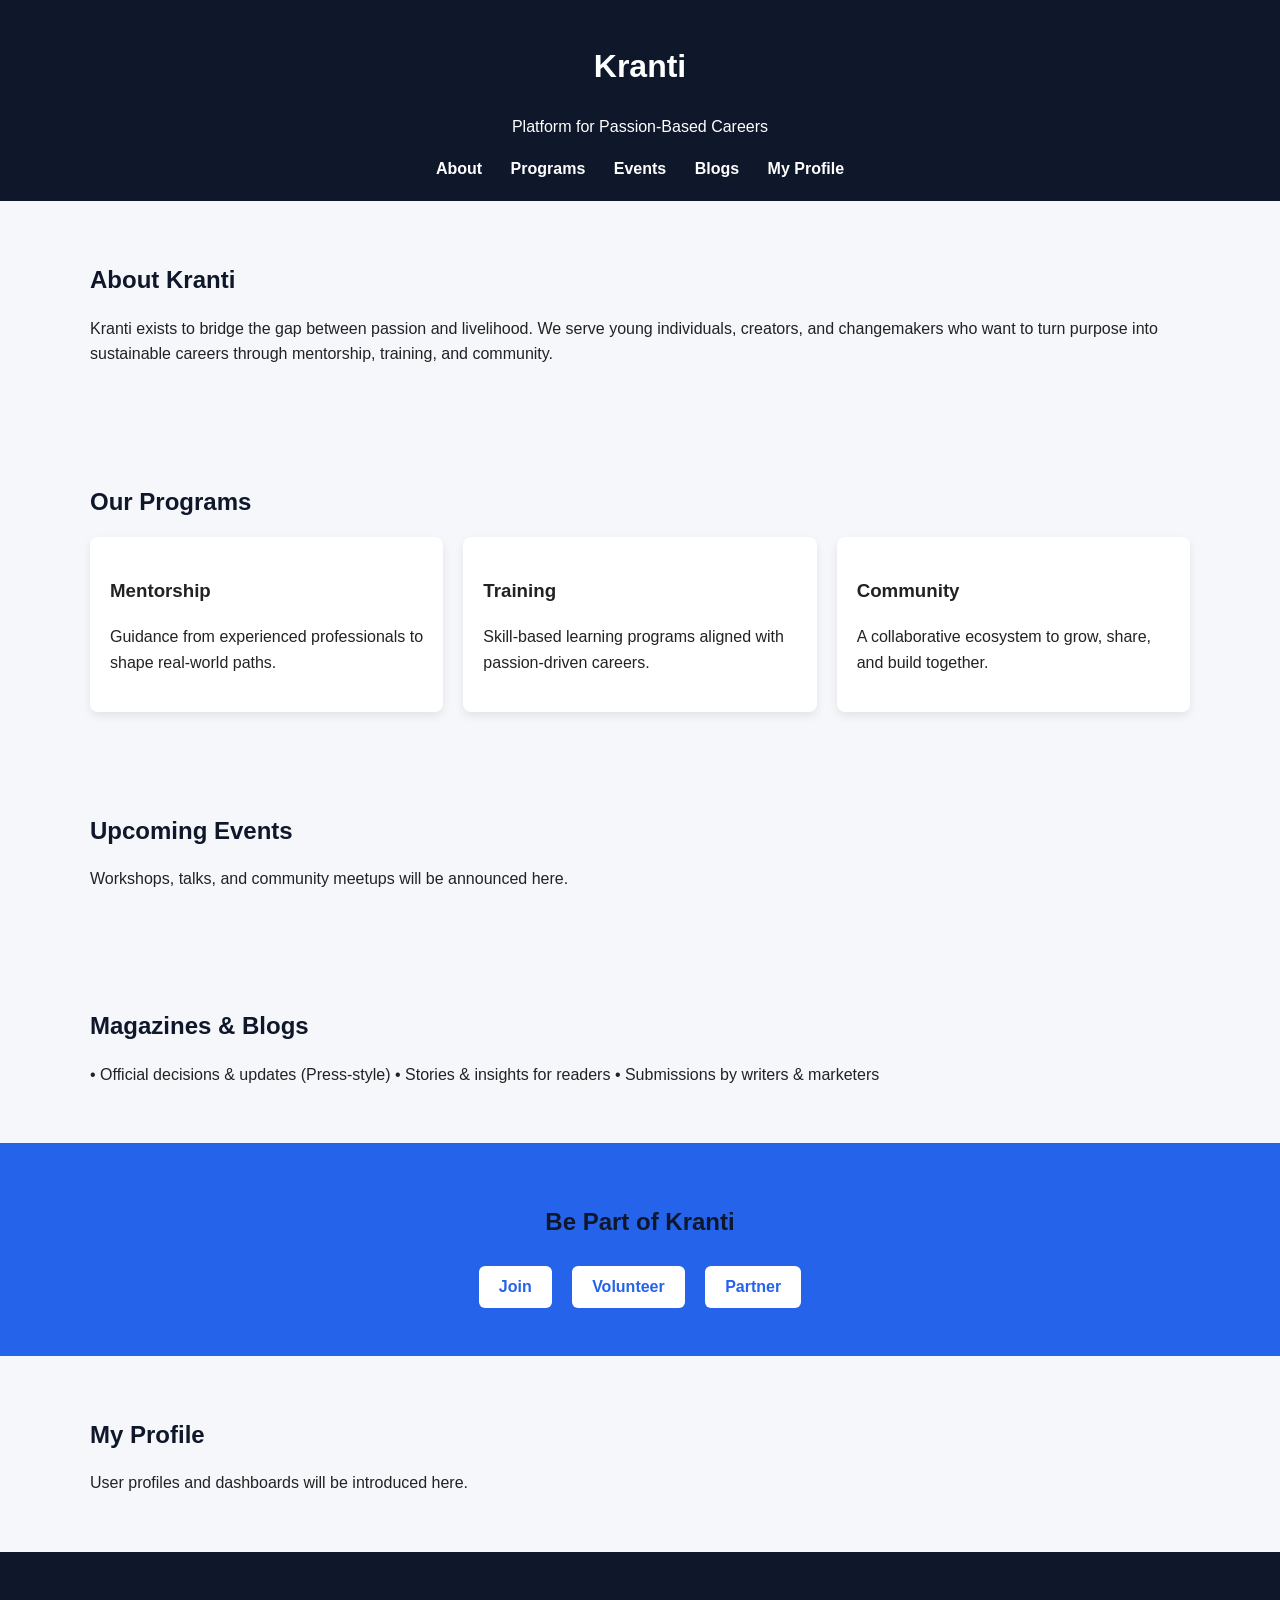
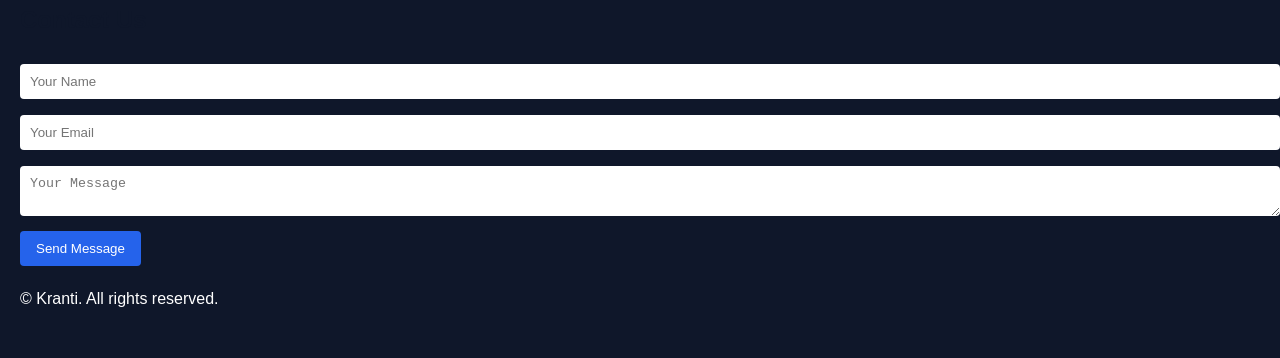
==== index.html @ 60a9dcbe "Initial website structure This HTML file serves as the main structure for the Kranti platform, detai" ====
<!DOCTYPE html>
<html lang="en">
<head>
  <meta charset="UTF-8" />
  <meta name="viewport" content="width=device-width, initial-scale=1.0"/>
  <title>Kranti | Platform for Passion-Based Careers</title>
  <style>
    body {
      margin: 0;
      font-family: Arial, Helvetica, sans-serif;
      background: #f5f7fa;
      color: #222;
      line-height: 1.6;
    }
    header {
      background: #0f172a;
      color: #fff;
      padding: 20px;
      text-align: center;
    }
    nav a {
      color: #fff;
      margin: 0 12px;
      text-decoration: none;
      font-weight: 600;
    }
    section {
      padding: 40px 20px;
      max-width: 1100px;
      margin: auto;
    }
    h2 {
      margin-bottom: 16px;
      color: #0f172a;
    }
    .cards {
      display: grid;
      grid-template-columns: repeat(auto-fit, minmax(250px, 1fr));
      gap: 20px;
    }
    .card {
      background: #fff;
      padding: 20px;
      border-radius: 8px;
      box-shadow: 0 4px 10px rgba(0,0,0,0.08);
    }
    .cta {
      background: #2563eb;
      color: #fff;
      text-align: center;
      padding: 40px 20px;
    }
    .cta button {
      background: #fff;
      color: #2563eb;
      border: none;
      padding: 12px 20px;
      font-size: 16px;
      font-weight: bold;
      border-radius: 6px;
      cursor: pointer;
      margin: 8px;
    }
    footer {
      background: #0f172a;
      color: #fff;
      padding: 30px 20px;
    }
    footer input, footer textarea {
      width: 100%;
      padding: 10px;
      margin: 8px 0;
      border-radius: 4px;
      border: none;
    }
    footer button {
      background: #2563eb;
      color: #fff;
      border: none;
      padding: 10px 16px;
      border-radius: 4px;
      cursor: pointer;
    }
  </style>
</head>
<body>

<header>
  <h1>Kranti</h1>
  <p>Platform for Passion-Based Careers</p>
  <nav>
    <a href="#about">About</a>
    <a href="#programs">Programs</a>
    <a href="#events">Events</a>
    <a href="#blogs">Blogs</a>
    <a href="#profile">My Profile</a>
  </nav>
</header>

<section id="about">
  <h2>About Kranti</h2>
  <p>
    Kranti exists to bridge the gap between passion and livelihood.  
    We serve young individuals, creators, and changemakers who want to turn
    purpose into sustainable careers through mentorship, training, and community.
  </p>
</section>

<section id="programs">
  <h2>Our Programs</h2>
  <div class="cards">
    <div class="card">
      <h3>Mentorship</h3>
      <p>Guidance from experienced professionals to shape real-world paths.</p>
    </div>
    <div class="card">
      <h3>Training</h3>
      <p>Skill-based learning programs aligned with passion-driven careers.</p>
    </div>
    <div class="card">
      <h3>Community</h3>
      <p>A collaborative ecosystem to grow, share, and build together.</p>
    </div>
  </div>
</section>

<section id="events">
  <h2>Upcoming Events</h2>
  <p>Workshops, talks, and community meetups will be announced here.</p>
</section>

<section id="blogs">
  <h2>Magazines & Blogs</h2>
  <p>
    • Official decisions & updates (Press-style)  
    • Stories & insights for readers  
    • Submissions by writers & marketers
  </p>
</section>

<div class="cta">
  <h2>Be Part of Kranti</h2>
  <button>Join</button>
  <button>Volunteer</button>
  <button>Partner</button>
</div>

<section id="profile">
  <h2>My Profile</h2>
  <p>User profiles and dashboards will be introduced here.</p>
</section>

<footer>
  <h2>Contact Us</h2>
  <input type="text" placeholder="Your Name">
  <input type="email" placeholder="Your Email">
  <textarea placeholder="Your Message"></textarea>
  <button>Send Message</button>
  <p style="margin-top:20px;">© Kranti. All rights reserved.</p>
</footer>

</body>
</html>
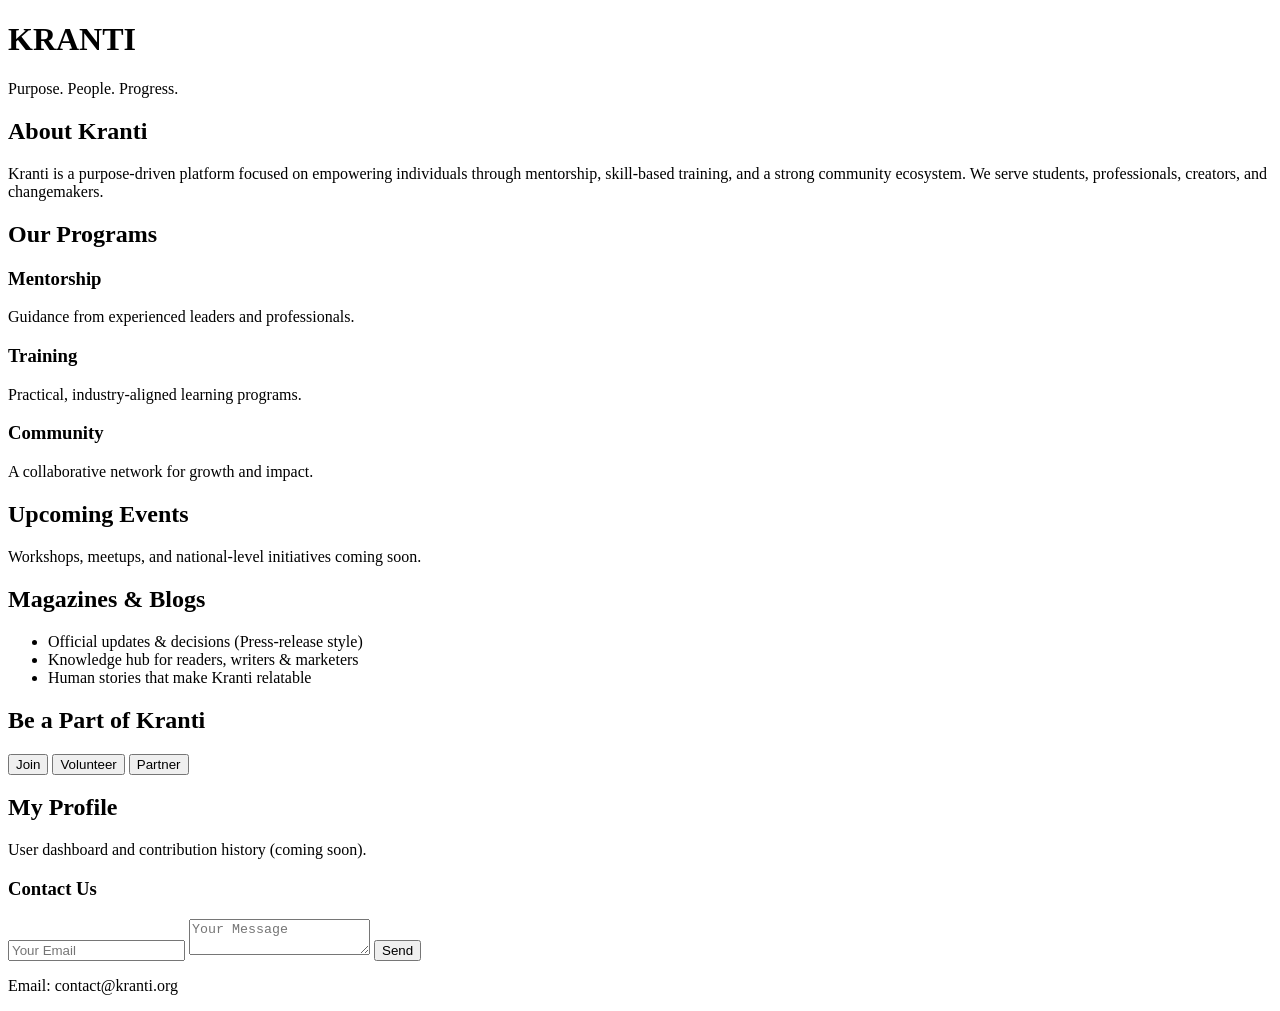
==== commit 848fedcf: "Index.html" ====
--- a/index.html
+++ b/index.html
@@ -3,160 +3,77 @@
 <head>
   <meta charset="UTF-8" />
   <meta name="viewport" content="width=device-width, initial-scale=1.0"/>
-  <title>Kranti | Platform for Passion-Based Careers</title>
-  <style>
-    body {
-      margin: 0;
-      font-family: Arial, Helvetica, sans-serif;
-      background: #f5f7fa;
-      color: #222;
-      line-height: 1.6;
-    }
-    header {
-      background: #0f172a;
-      color: #fff;
-      padding: 20px;
-      text-align: center;
-    }
-    nav a {
-      color: #fff;
-      margin: 0 12px;
-      text-decoration: none;
-      font-weight: 600;
-    }
-    section {
-      padding: 40px 20px;
-      max-width: 1100px;
-      margin: auto;
-    }
-    h2 {
-      margin-bottom: 16px;
-      color: #0f172a;
-    }
-    .cards {
-      display: grid;
-      grid-template-columns: repeat(auto-fit, minmax(250px, 1fr));
-      gap: 20px;
-    }
-    .card {
-      background: #fff;
-      padding: 20px;
-      border-radius: 8px;
-      box-shadow: 0 4px 10px rgba(0,0,0,0.08);
-    }
-    .cta {
-      background: #2563eb;
-      color: #fff;
-      text-align: center;
-      padding: 40px 20px;
-    }
-    .cta button {
-      background: #fff;
-      color: #2563eb;
-      border: none;
-      padding: 12px 20px;
-      font-size: 16px;
-      font-weight: bold;
-      border-radius: 6px;
-      cursor: pointer;
-      margin: 8px;
-    }
-    footer {
-      background: #0f172a;
-      color: #fff;
-      padding: 30px 20px;
-    }
-    footer input, footer textarea {
-      width: 100%;
-      padding: 10px;
-      margin: 8px 0;
-      border-radius: 4px;
-      border: none;
-    }
-    footer button {
-      background: #2563eb;
-      color: #fff;
-      border: none;
-      padding: 10px 16px;
-      border-radius: 4px;
-      cursor: pointer;
-    }
-  </style>
+  <title>Kranti</title>
+  <link rel="stylesheet" href="style.css"/>
 </head>
 <body>
 
-<header>
-  <h1>Kranti</h1>
-  <p>Platform for Passion-Based Careers</p>
-  <nav>
-    <a href="#about">About</a>
-    <a href="#programs">Programs</a>
-    <a href="#events">Events</a>
-    <a href="#blogs">Blogs</a>
-    <a href="#profile">My Profile</a>
-  </nav>
+<header class="header">
+  <h1>KRANTI</h1>
+  <p>Purpose. People. Progress.</p>
 </header>
 
-<section id="about">
+<section class="section">
   <h2>About Kranti</h2>
   <p>
-    Kranti exists to bridge the gap between passion and livelihood.  
-    We serve young individuals, creators, and changemakers who want to turn
-    purpose into sustainable careers through mentorship, training, and community.
+    Kranti is a purpose-driven platform focused on empowering individuals
+    through mentorship, skill-based training, and a strong community ecosystem.
+    We serve students, professionals, creators, and changemakers.
   </p>
 </section>
 
-<section id="programs">
+<section class="section">
   <h2>Our Programs</h2>
   <div class="cards">
     <div class="card">
       <h3>Mentorship</h3>
-      <p>Guidance from experienced professionals to shape real-world paths.</p>
+      <p>Guidance from experienced leaders and professionals.</p>
     </div>
     <div class="card">
       <h3>Training</h3>
-      <p>Skill-based learning programs aligned with passion-driven careers.</p>
+      <p>Practical, industry-aligned learning programs.</p>
     </div>
     <div class="card">
       <h3>Community</h3>
-      <p>A collaborative ecosystem to grow, share, and build together.</p>
+      <p>A collaborative network for growth and impact.</p>
     </div>
   </div>
 </section>
 
-<section id="events">
+<section class="section">
   <h2>Upcoming Events</h2>
-  <p>Workshops, talks, and community meetups will be announced here.</p>
+  <p>Workshops, meetups, and national-level initiatives coming soon.</p>
 </section>
 
-<section id="blogs">
+<section class="section">
   <h2>Magazines & Blogs</h2>
-  <p>
-    • Official decisions & updates (Press-style)  
-    • Stories & insights for readers  
-    • Submissions by writers & marketers
-  </p>
+  <ul>
+    <li>Official updates & decisions (Press-release style)</li>
+    <li>Knowledge hub for readers, writers & marketers</li>
+    <li>Human stories that make Kranti relatable</li>
+  </ul>
 </section>
 
-<div class="cta">
-  <h2>Be Part of Kranti</h2>
+<section class="cta">
+  <h2>Be a Part of Kranti</h2>
   <button>Join</button>
   <button>Volunteer</button>
   <button>Partner</button>
-</div>
-
-<section id="profile">
-  <h2>My Profile</h2>
-  <p>User profiles and dashboards will be introduced here.</p>
 </section>
 
-<footer>
-  <h2>Contact Us</h2>
-  <input type="text" placeholder="Your Name">
-  <input type="email" placeholder="Your Email">
-  <textarea placeholder="Your Message"></textarea>
-  <button>Send Message</button>
-  <p style="margin-top:20px;">© Kranti. All rights reserved.</p>
+<section class="section">
+  <h2>My Profile</h2>
+  <p>User dashboard and contribution history (coming soon).</p>
+</section>
+
+<footer class="footer">
+  <h3>Contact Us</h3>
+  <form>
+    <input type="email" placeholder="Your Email" required />
+    <textarea placeholder="Your Message"></textarea>
+    <button type="submit">Send</button>
+  </form>
+  <p>Email: contact@kranti.org</p>
 </footer>
 
 </body>
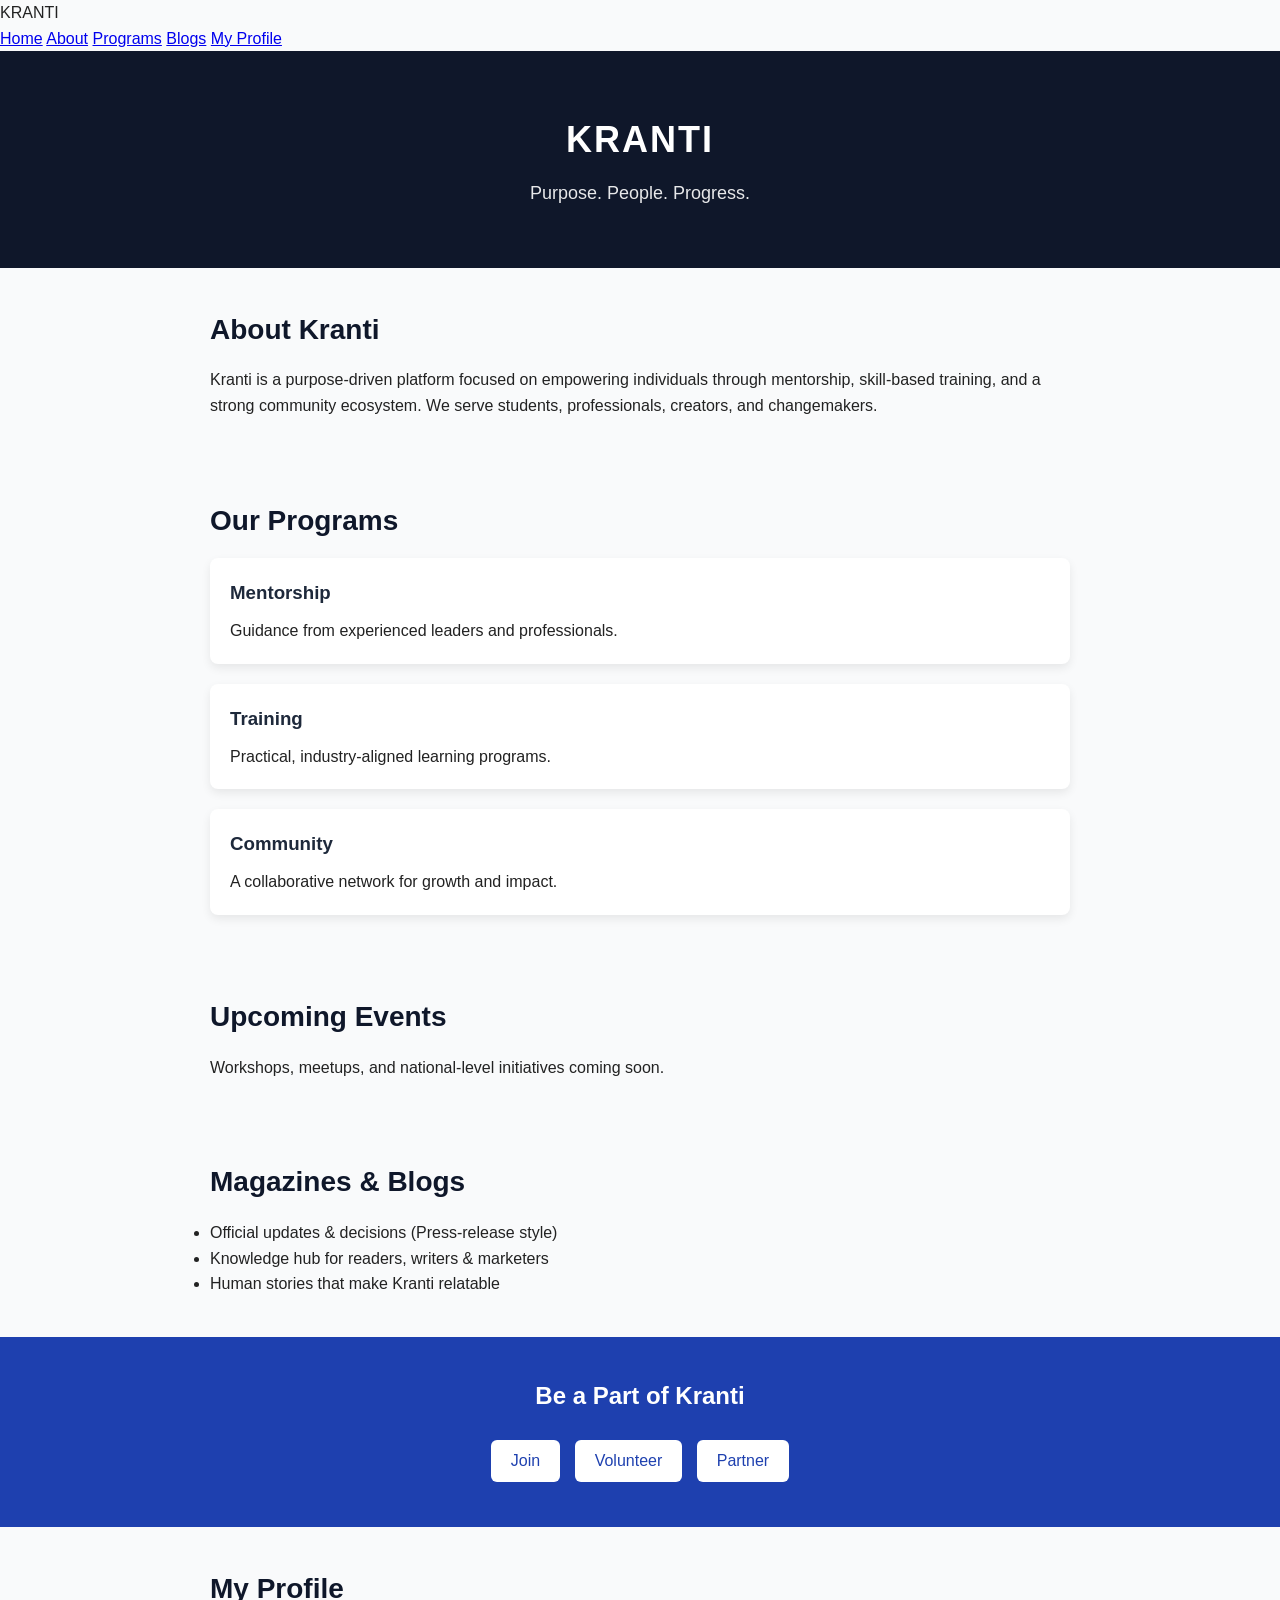
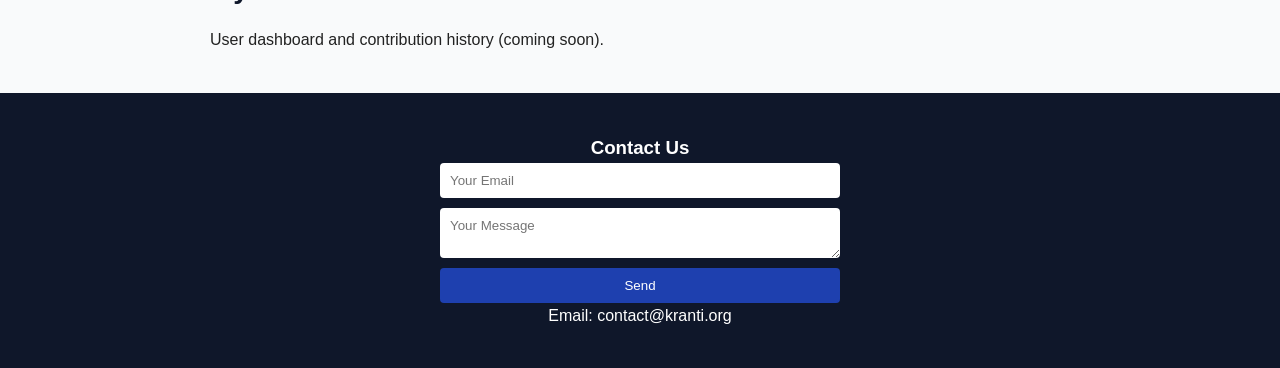
==== commit a5ba951f: "Add navigation bar to index.html" ====
--- a/index.html
+++ b/index.html
@@ -1,3 +1,15 @@
+<nav class="navbar">
+  <div class="nav-container">
+    <div class="logo">KRANTI</div>
+    <div class="nav-links">
+      <a href="index.html">Home</a>
+      <a href="about.html">About</a>
+      <a href="programs.html">Programs</a>
+      <a href="blogs.html">Blogs</a>
+      <a href="profile.html">My Profile</a>
+    </div>
+  </div>
+</nav>
 <!DOCTYPE html>
 <html lang="en">
 <head>
--- a/style.css
+++ b/style.css
@@ -0,0 +1,116 @@
+* {
+  margin: 0;
+  padding: 0;
+  box-sizing: border-box;
+  font-family: Arial, Helvetica, sans-serif;
+}
+
+body {
+  line-height: 1.6;
+  background: #f9fafb;
+  color: #222;
+}
+
+/* Header */
+.header {
+  background: #0f172a;
+  color: #ffffff;
+  padding: 60px 20px;
+  text-align: center;
+}
+
+.header h1 {
+  font-size: 36px;
+  letter-spacing: 2px;
+}
+
+.header p {
+  margin-top: 10px;
+  font-size: 18px;
+  opacity: 0.9;
+}
+
+/* Sections */
+.section {
+  padding: 40px 20px;
+  max-width: 900px;
+  margin: auto;
+}
+
+.section h2 {
+  font-size: 28px;
+  margin-bottom: 15px;
+  color: #0f172a;
+}
+
+/* Cards */
+.cards {
+  display: grid;
+  grid-template-columns: 1fr;
+  gap: 20px;
+}
+
+.card {
+  background: #ffffff;
+  padding: 20px;
+  border-radius: 8px;
+  box-shadow: 0 4px 10px rgba(0,0,0,0.08);
+}
+
+.card h3 {
+  margin-bottom: 10px;
+  color: #1e293b;
+}
+
+/* CTA */
+.cta {
+  background: #1e40af;
+  color: #ffffff;
+  text-align: center;
+  padding: 40px 20px;
+}
+
+.cta h2 {
+  margin-bottom: 20px;
+}
+
+.cta button {
+  background: #ffffff;
+  color: #1e40af;
+  border: none;
+  padding: 12px 20px;
+  margin: 5px;
+  border-radius: 6px;
+  font-size: 16px;
+}
+
+/* Footer */
+.footer {
+  background: #0f172a;
+  color: #ffffff;
+  padding: 40px 20px;
+  text-align: center;
+}
+
+.footer form {
+  max-width: 400px;
+  margin: auto;
+}
+
+.footer input,
+.footer textarea {
+  width: 100%;
+  padding: 10px;
+  margin-bottom: 10px;
+  border-radius: 4px;
+  border: none;
+}
+
+.footer button {
+  width: 100%;
+  padding: 10px;
+  background: #1e40af;
+  color: white;
+  border: none;
+  border-radius: 4px;
+}
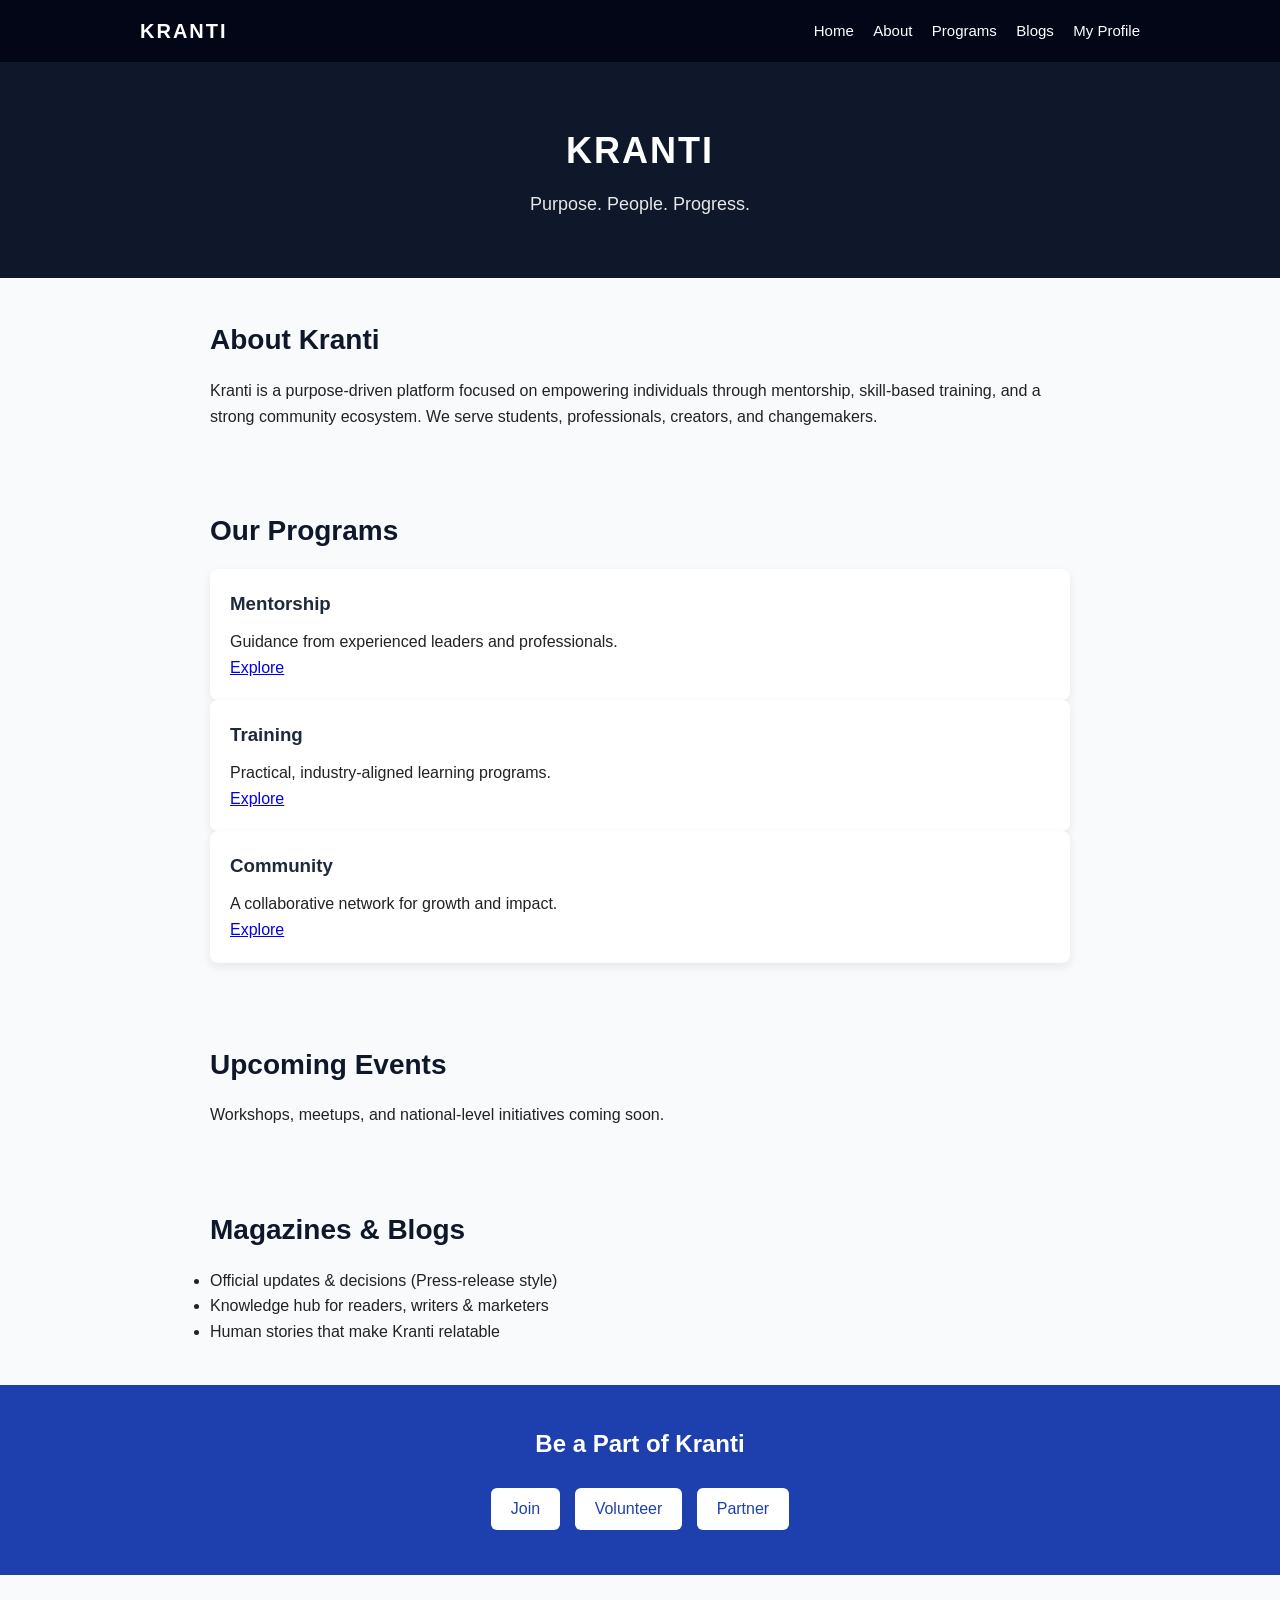
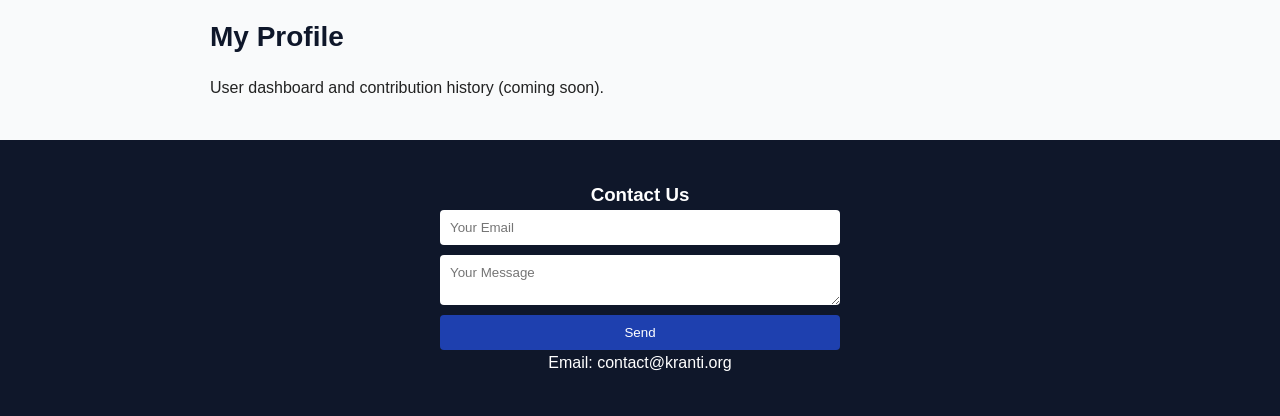
==== commit 935e1dee: "Add program cards and upcoming events section" ====
--- a/index.html
+++ b/index.html
@@ -36,22 +36,28 @@
 
 <section class="section">
   <h2>Our Programs</h2>
-  <div class="cards">
+
+  <div class="card-grid">
     <div class="card">
       <h3>Mentorship</h3>
       <p>Guidance from experienced leaders and professionals.</p>
+      <a href="programs.html">Explore</a>
     </div>
+
     <div class="card">
       <h3>Training</h3>
       <p>Practical, industry-aligned learning programs.</p>
+      <a href="programs.html">Explore</a>
     </div>
+
     <div class="card">
       <h3>Community</h3>
       <p>A collaborative network for growth and impact.</p>
+      <a href="programs.html">Explore</a>
     </div>
   </div>
 </section>
-
+  
 <section class="section">
   <h2>Upcoming Events</h2>
   <p>Workshops, meetups, and national-level initiatives coming soon.</p>
--- a/style.css
+++ b/style.css
@@ -1,3 +1,34 @@
+/* Navbar */
+.navbar {
+  background: #020617;
+  padding: 15px 20px;
+}
+
+.nav-container {
+  max-width: 1000px;
+  margin: auto;
+  display: flex;
+  justify-content: space-between;
+  align-items: center;
+}
+
+.logo {
+  color: white;
+  font-weight: bold;
+  font-size: 20px;
+  letter-spacing: 2px;
+}
+
+.nav-links a {
+  color: white;
+  margin-left: 15px;
+  text-decoration: none;
+  font-size: 15px;
+}
+
+.nav-links a:hover {
+  text-decoration: underline;
+}
 * {
   margin: 0;
   padding: 0;
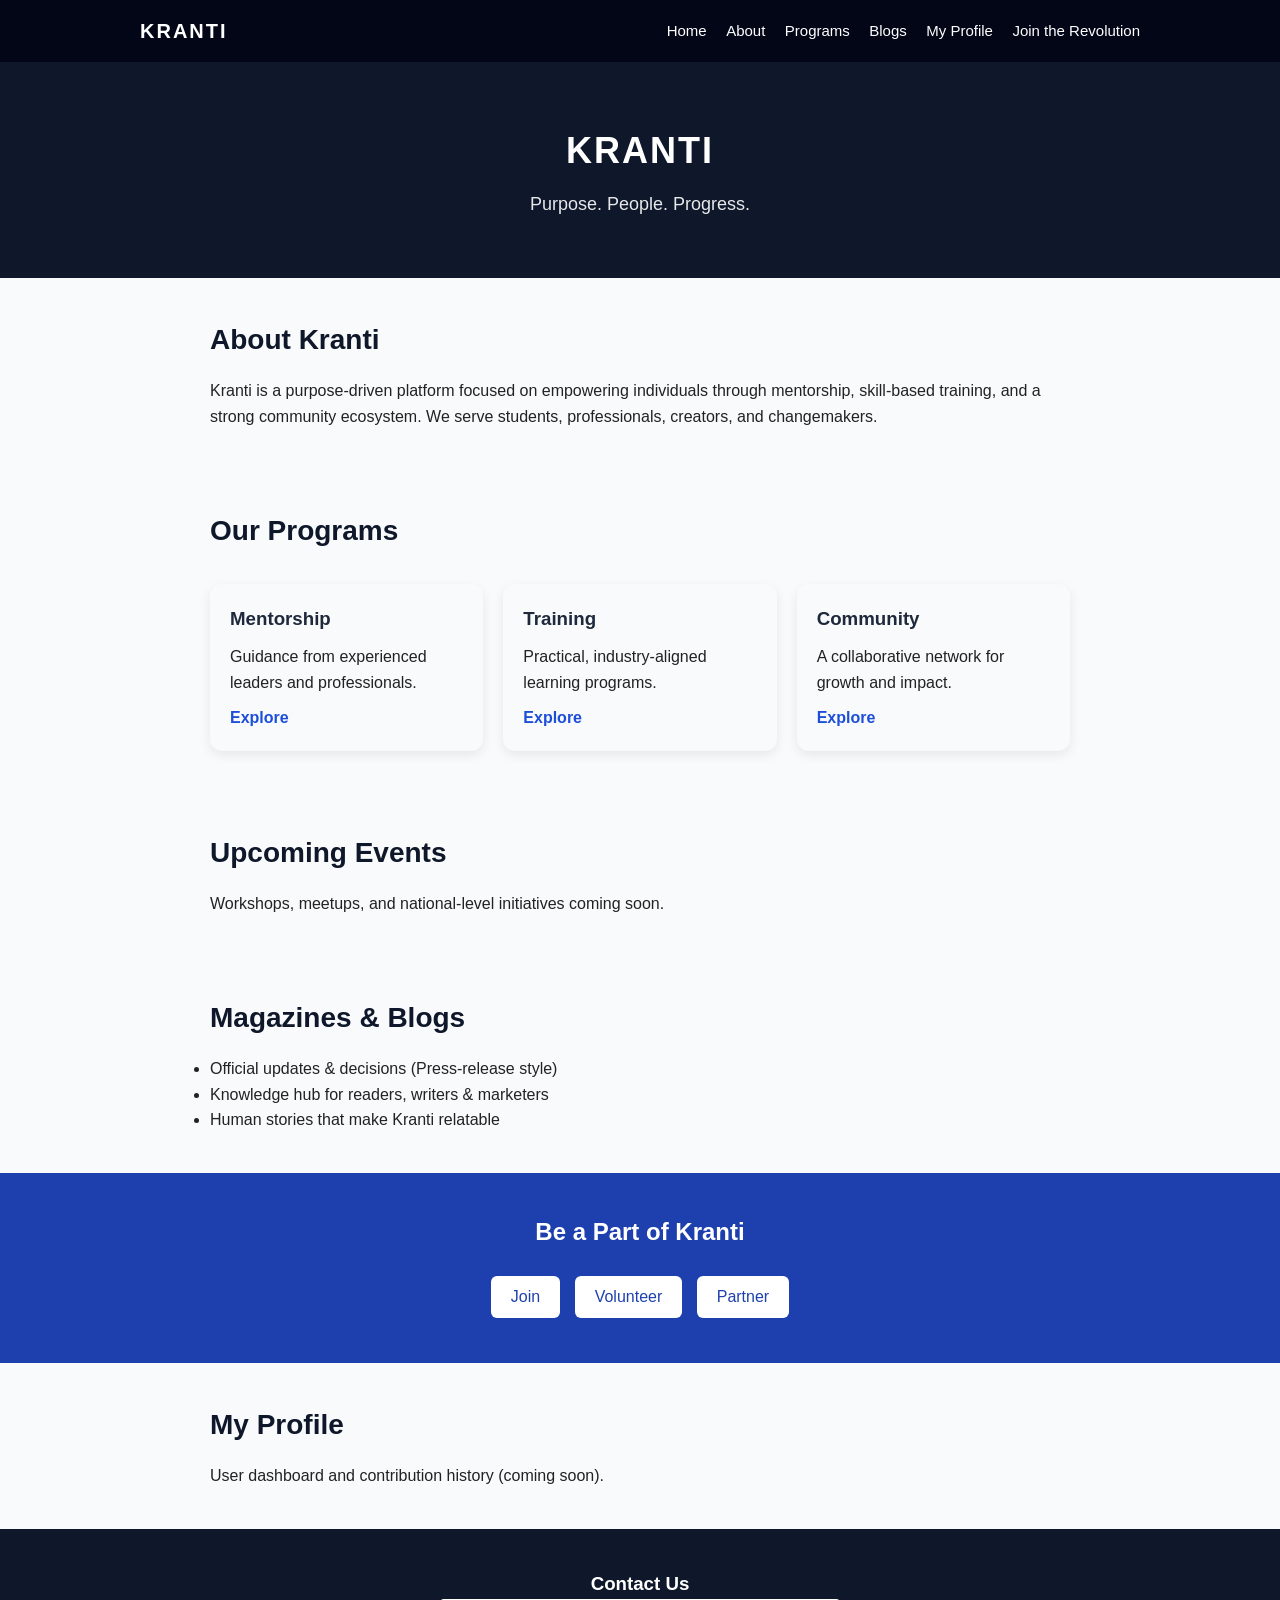
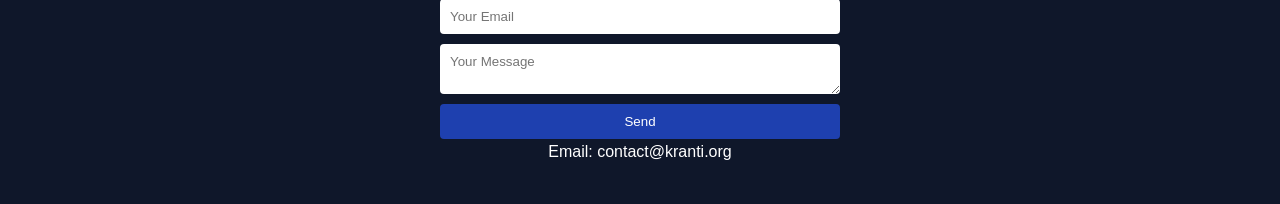
==== commit 4f9c116f: "Add 'Join the Revolution' link to navigation" ====
--- a/index.html
+++ b/index.html
@@ -7,6 +7,7 @@
       <a href="programs.html">Programs</a>
       <a href="blogs.html">Blogs</a>
       <a href="profile.html">My Profile</a>
+      <a href="join.html">Join the Revolution</a>
     </div>
   </div>
 </nav>
--- a/style.css
+++ b/style.css
@@ -145,3 +145,29 @@
   border: none;
   border-radius: 4px;
 }
+/* Program Cards */
+.card-grid {
+  display: grid;
+  grid-template-columns: repeat(auto-fit, minmax(250px, 1fr));
+  gap: 20px;
+  margin-top: 30px;
+}
+
+.card {
+  background: #f8fafc;
+  padding: 20px;
+  border-radius: 12px;
+  box-shadow: 0 4px 12px rgba(0,0,0,0.08);
+}
+
+.card h3 {
+  margin-top: 0;
+}
+
+.card a {
+  display: inline-block;
+  margin-top: 10px;
+  color: #1d4ed8;
+  text-decoration: none;
+  font-weight: bold;
+}
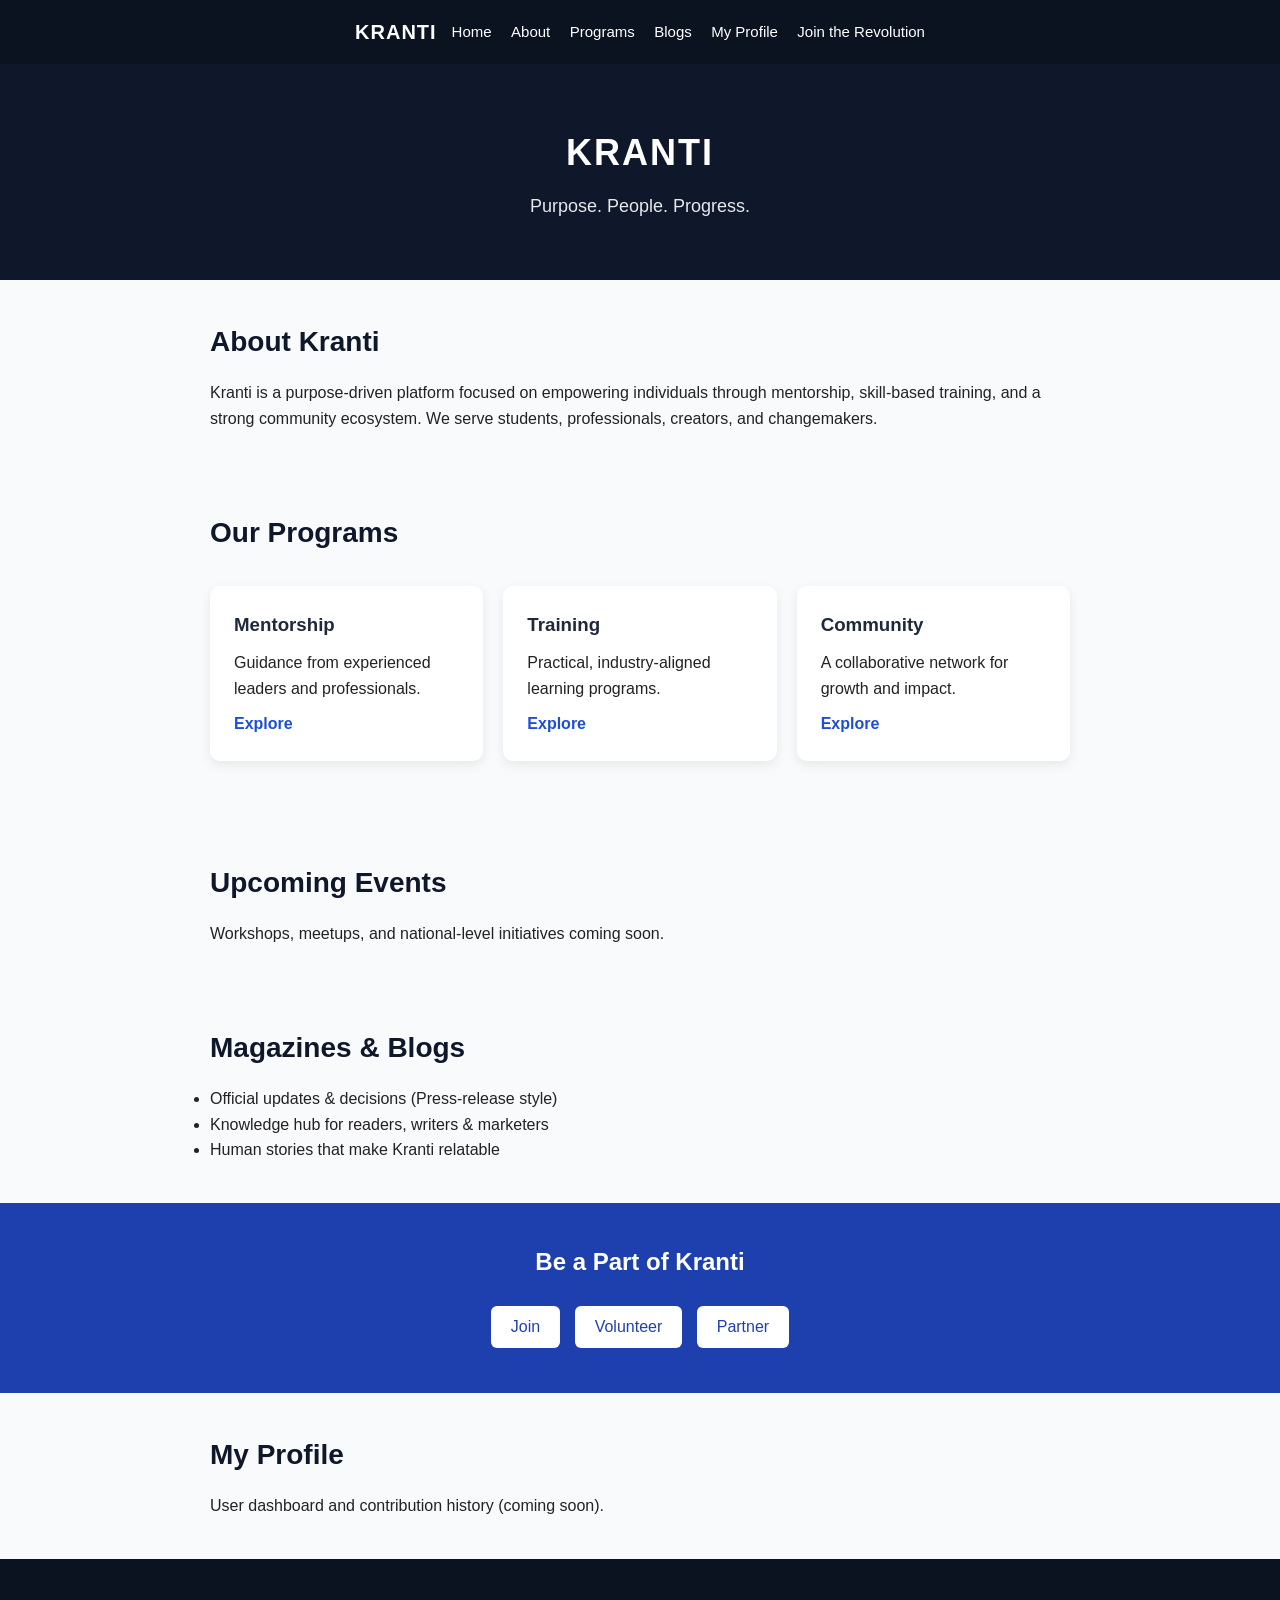
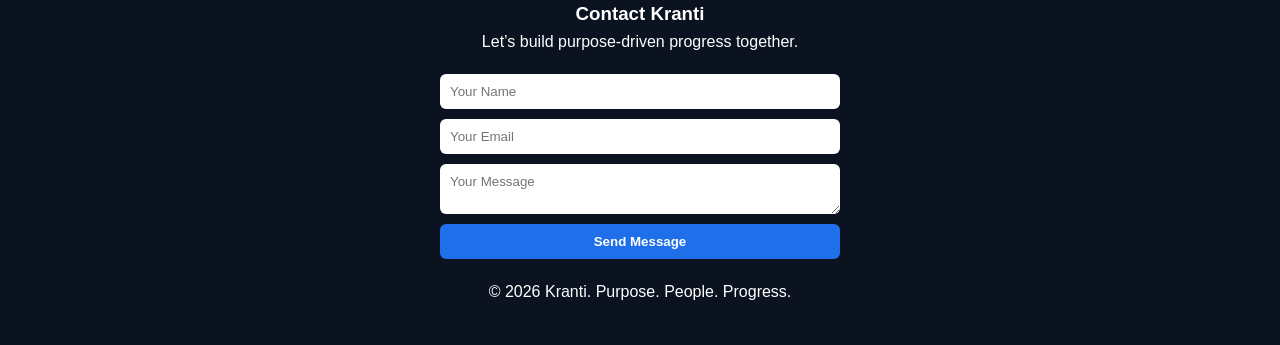
==== commit d2113dd3: "Update contact section in index.html" ====
--- a/index.html
+++ b/index.html
@@ -86,14 +86,17 @@
 </section>
 
 <footer class="footer">
-  <h3>Contact Us</h3>
+  <h3>Contact Kranti</h3>
+  <p>Let’s build purpose-driven progress together.</p>
+
   <form>
+    <input type="text" placeholder="Your Name" required />
     <input type="email" placeholder="Your Email" required />
     <textarea placeholder="Your Message"></textarea>
-    <button type="submit">Send</button>
+    <button type="submit">Send Message</button>
   </form>
-  <p>Email: contact@kranti.org</p>
+
+  <p style="margin-top:20px;">
+    © 2026 Kranti. Purpose. People. Progress.
+  </p>
 </footer>
-
-</body>
-</html>
--- a/style.css
+++ b/style.css
@@ -171,3 +171,94 @@
   text-decoration: none;
   font-weight: bold;
 }
+/* --- NAVBAR --- */
+.navbar {
+  background: #0b1220;
+  color: #ffffff;
+  padding: 16px 20px;
+  display: flex;
+  justify-content: space-between;
+  align-items: center;
+}
+
+.navbar .logo {
+  font-size: 20px;
+  font-weight: bold;
+  letter-spacing: 1px;
+}
+
+.navbar nav a {
+  color: #ffffff;
+  margin-left: 14px;
+  text-decoration: none;
+  font-size: 14px;
+}
+
+.navbar nav a:hover {
+  text-decoration: underline;
+}
+
+/* --- HERO --- */
+.page-hero {
+  background: linear-gradient(135deg, #0b1220, #121c36);
+  color: #ffffff;
+  padding: 60px 20px;
+  text-align: center;
+}
+
+.page-hero h1 {
+  font-size: 32px;
+  margin-bottom: 10px;
+}
+
+.page-hero p {
+  font-size: 16px;
+  opacity: 0.9;
+}
+
+/* --- CONTENT --- */
+.content-section {
+  padding: 40px 20px;
+  max-width: 900px;
+  margin: auto;
+}
+
+.card {
+  background: #ffffff;
+  border-radius: 10px;
+  padding: 24px;
+  margin-bottom: 20px;
+  box-shadow: 0 4px 12px rgba(0,0,0,0.08);
+}
+
+/* --- FOOTER --- */
+.footer {
+  background: #0b1220;
+  color: #ffffff;
+  padding: 40px 20px;
+  text-align: center;
+}
+
+.footer form {
+  max-width: 400px;
+  margin: 20px auto 0;
+}
+
+.footer input,
+.footer textarea {
+  width: 100%;
+  padding: 10px;
+  margin-bottom: 10px;
+  border-radius: 6px;
+  border: none;
+}
+
+.footer button {
+  width: 100%;
+  padding: 10px;
+  background: #1f6feb;
+  color: #ffffff;
+  border: none;
+  border-radius: 6px;
+  font-weight: bold;
+}
